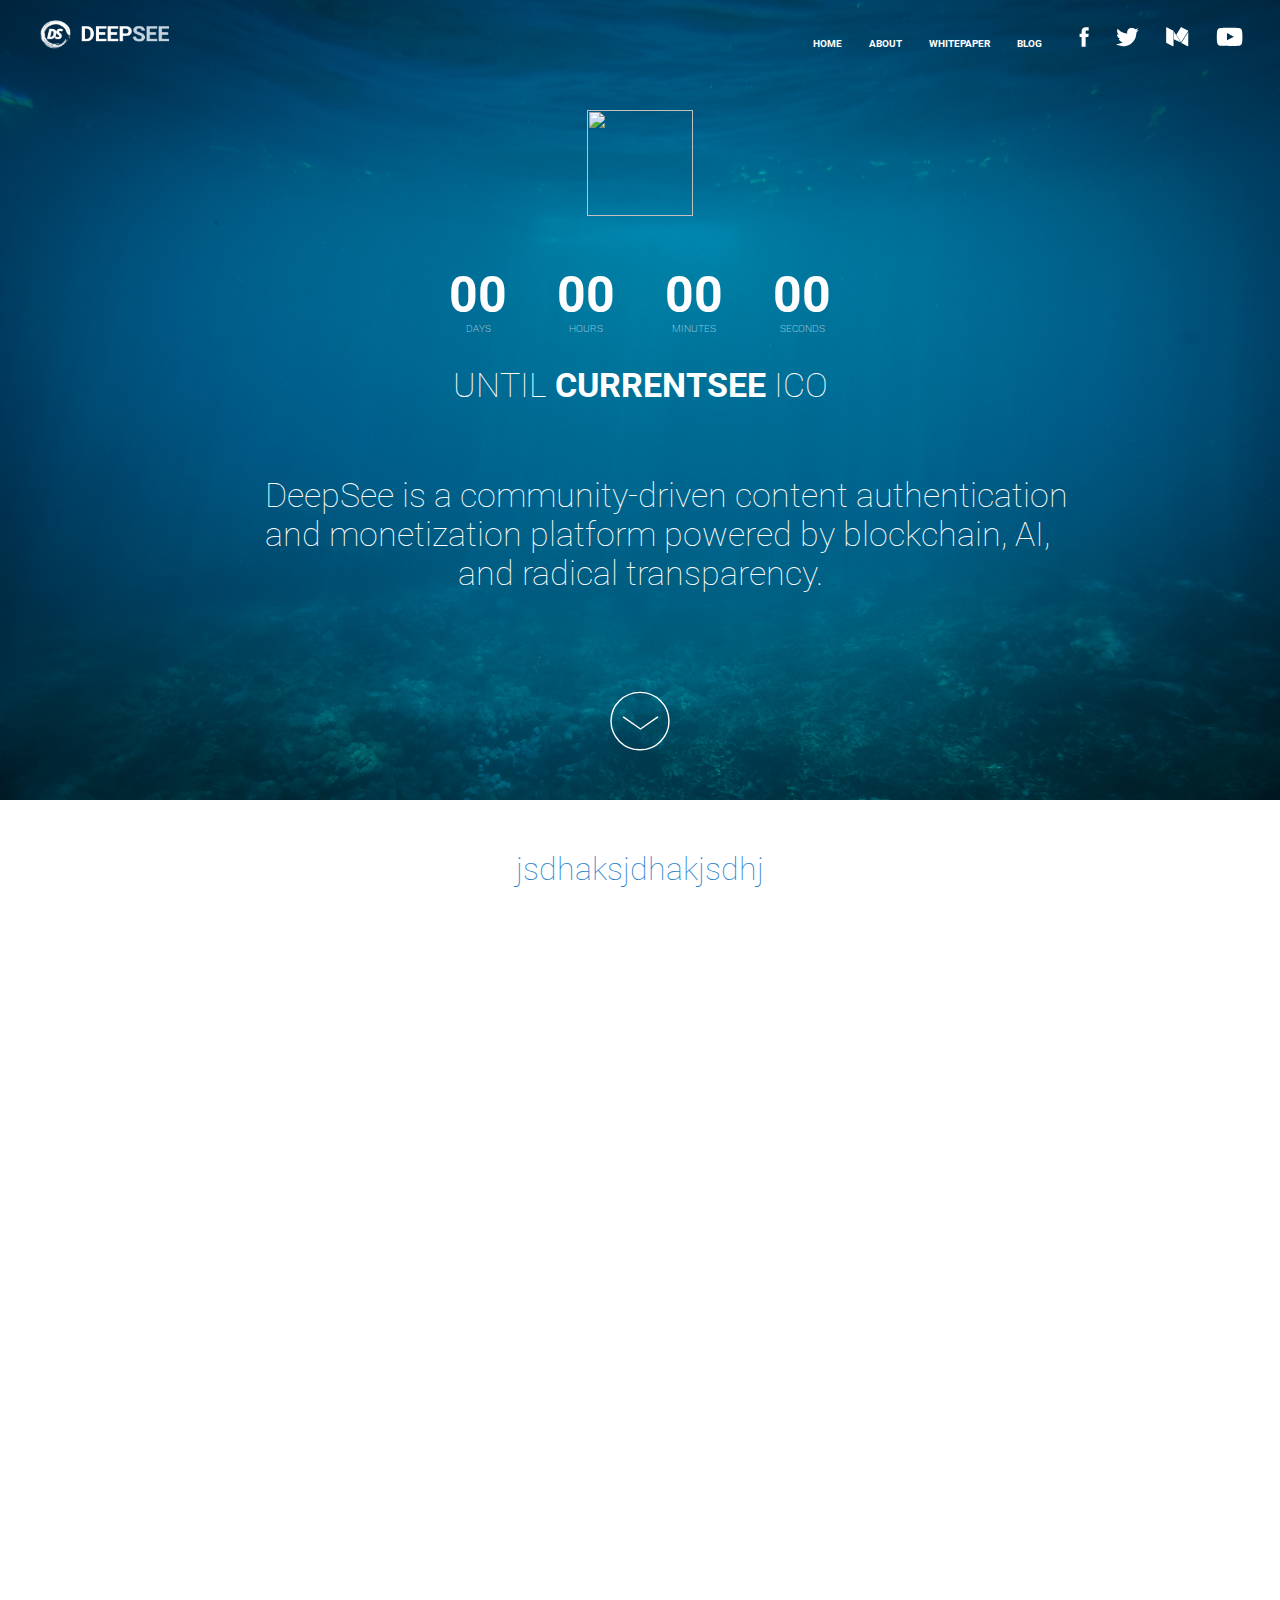
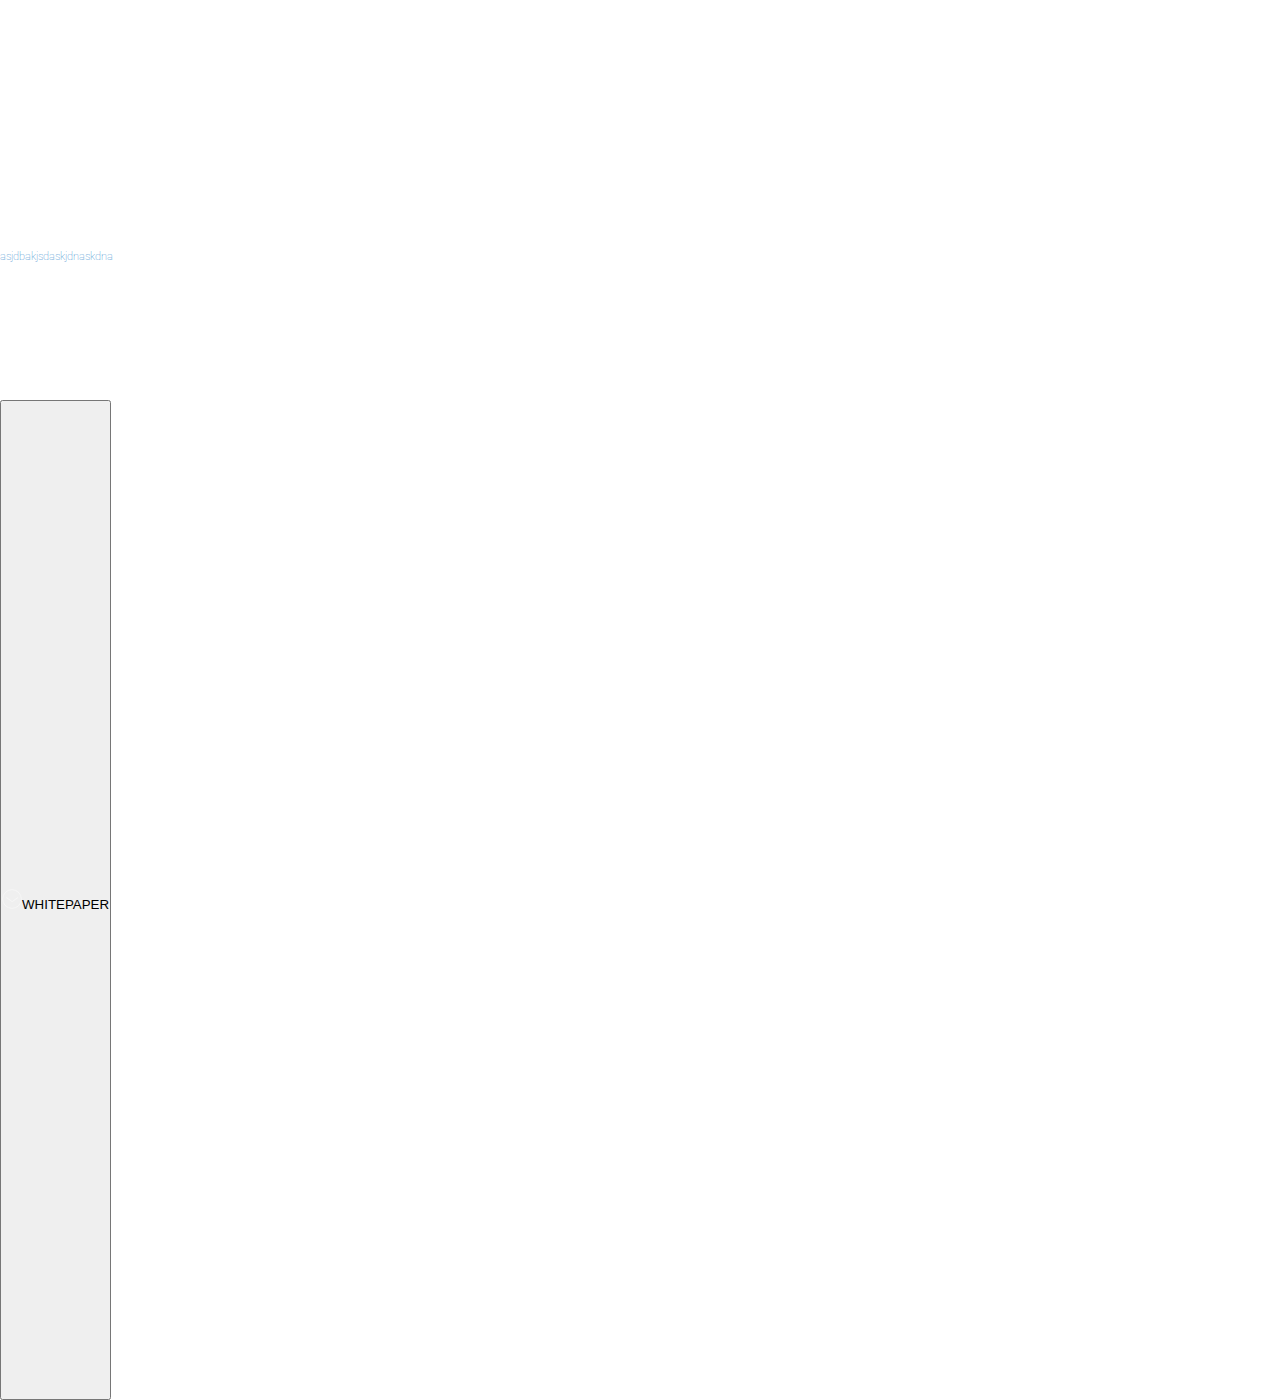
==== index.html @ 6ade82c7 "viewport meta tag" ====
<!DOCTYPE html>
<html>
<head>
  <!-- detect viewport  -->
  <meta name="viewport" content="width=device-width, initial-scale=1">

  <title>DeepSee.io</title>
  <!-- styles/ -->
  <link rel="stylesheet" type="text/css" href="css/styles.css">
  <!-- google fonts -->
  <link href="https://fonts.googleapis.com/css?family=Roboto:100,400" rel="stylesheet">
  <!-- js -->
  <script type="text/javascript" src="app/app.js"></script>
  <!-- moment -->
  <script type="text/javascript" src="https://cdnjs.cloudflare.com/ajax/libs/moment.js/2.18.1/moment.min.js"></script>
</head>
<body>

  <!-- hero image header -->
  
  <div id="hero-image-header">

    <div id="hero-content">

      <div id="hero-nav-bar">

        <img id="top-left-logo" src="assets/img/deepsee-logo.png"/>

        <ul id="social-media-nav-list">
          <li><a href="https://www.facebook.com/Deepseeio/"><img class="nav-icon-height" src="assets/img/facebook.svg"/></a></li>
          <li><a href="https://twitter.com/deepseeio?lang=en"><img class="nav-icon-height" src="assets/img/twitter.svg"/></a></li>
          <li><a href="https://medium.com/@deepseeio"><img class="nav-icon-height" src="assets/img/medium.svg"/></a></li>
          <li><a href="https://www.youtube.com/channel/UCfEP4kVI-ezfwDInPHk70vg"><img class="nav-icon-height" src="assets/img/youtube.svg"/></a></li>
        </ul>

        <ul id="link-nav-list">
          <li><a id="home-link" class="nav-a" href="#">HOME</a></li>
          <li><a id="about-link" class="nav-a" href="#">ABOUT</a></li>
          <li><a class="nav-a" href="assets/pdf/whitepaper.pdf" download>WHITEPAPER</a></li>
          <li><a class="nav-a" href="https://medium.com/@deepseeio">BLOG</a></li>
        </ul>

      </div>

      <img id="hero-logo-image" src="assets/img/deepsee-logo-white.png"/>

      <div id="countdown">  
        <div class="timer">
          <div id="dayElement" class="timer-time">
            00
          </div>
          <span class="timer-title">
            DAYS
          </span>
        </div>    
        
        <div class="timer">
          <div id="hourElement" class="timer-time">
            00
          </div>
          <span class="timer-title">
            HOURS
          </span>
        </div>    

        <div class="timer">
          <div id="minuteElement" class="timer-time">
            00
          </div>
          <span class="timer-title">
            MINUTES
          </span>
        </div>    

        <div class="timer">
          <div id="secondElement" class="timer-time">
            00
          </div>
          <span class="timer-title">
            SECONDS
          </span>
        </div>    
      </div>

      <div id="countdown-announcement">
        UNTIL <span class="bold">CURRENTSEE</span> ICO
      </div>

      <div id="hero-text-wide">

        <span class="no-wrap">DeepSee is a community-driven content authentication</span>
        <span class="no-wrap">and monetization platform powered by blockchain, AI,</span>
        <span class="no-wrap">and radical transparency.</span>

      </div>

      <div id="hero-text-thin">

        <span class="no-wrap">DeepSee is a community-</span>
        <span class="no-wrap">driven content authentication</span>
        <span class="no-wrap">and monetization platform</span>
        <span class="no-wrap">powered by blockchain, AI,</span>
        <span class="no-wrap">and radical transparency.</span>

      </div>

      <a id="scroller-link" href="#"><img id="scroller-image" src="assets/img/scroll-arrow.svg"/></a>
    
    </div>

  </div>

  <!-- explore deepsee -->

  <div id="explore-deepsee">

    <div id="explore-deepsee-title">
    jsdhaksjdhakjsdhj
    </div>

    <div id="explore-deepsee-blurb">
    asjdbakjsdaskjdnaskdna
    </div>

    <button id="whitepaper-button"><img id="whitepaper-button-icon" src="assets/img/scroll-arrow.svg"/>WHITEPAPER
    </button>
  </div>

</body>
</html>
---- css/styles.css ----
* {
  margin: 0;
  padding: 0;
  height: 100%;
}

body {
  font-family: 'Roboto', sans-serif;
}

li {
  padding-right: 15px;
  display: inline;
}

/*general styles*/

.bold {
  font-weight: bold;
}

.no-wrap {
  white-space: nowrap;
}

/*header and nav bar*/

/*top-most nav bar*/

.nav-a {
  text-decoration: none;
  color: white;
  font-size: 10px;
  font-weight: bold;
}

.nav-icon-height {
  height: 20px;
}

#hero-nav-bar {
  height: 40px;
  margin-bottom: 50px;
}

#link-nav-list, #social-media-nav-list {
  display: inline-block;
  list-style-type: none;
  font-size: 1.5em;
  float: right;
  padding-right: 22px;
}

#top-left-logo {
  padding-top: 20px;
  padding-left: 40px;
  width: 129px;
  height: 29px;
  float: left;
}

#hero-image-header {
  background: url('../assets/img/hero-image-sea.jpg');
  background-size: cover;
  background-position: center;
  height: 800px;
  z-index: 0;
}

#hero-content {
  color: white;
  font-size: 2.1em;
  text-align: center;
  z-index: 1;
}

#hero-text-wide {
  font-weight: 100;
  width: 75%;
  max-width: 750px;
  margin: 0 auto;
  height: 126px;
}

#hero-text-thin {
  font-weight: 100;
  display: none;
  width: 309.9px;
  margin: 0 auto;
  height: 140px;
}

#hero-logo-image {
  width: 106px;
  height: 106px;
  margin-top: 20px;
  margin-bottom: 50px;
}

#countdown {
  height: 100px;
  min-width: 800px
}

#countdown-announcement {
  font-weight: 100;
  height: 40px;
  margin-bottom: 70px;
}

.timer {
  width: 100px;
  height: 20px;
  display: inline-block;
  font-size: 50px;
  font-weight: bold;
}

.timer-title {
  font-size: 10px;
  font-weight: 100;
  clear: both;
}

#scroller-image {
  padding-top: 89px;
  height: 60px;
}

@media (max-width: 900px) {

  .timer {
    width: 70px;
  }

  #countdown {
    min-width: 700px;
  }

  #hero-logo-image {
    margin-left: 0px;
  }

  #hero-content {
    font-size: 1.5em;
  }

}

@media (max-width: 700px) {

  #countdown-announcement, #social-media-nav-list, #link-nav-list {
    display: none;
  }

  #countdown {
    min-width: 300px;
  }

  #hero-content {
    font-size: 1.2em;
  }

  #hero-image-header {
    height: 667px;
  }

  #top-left-logo {
    width: 129px;
    height: 29px;
    margin-left: -10px;
    float: inherit;
    padding-left: 0px;
  }

  #hero-text-wide {
    display: none;
  }

  #hero-text-thin {
    display: inherit;
  }

  #scroller {
    padding-top: 73px;
  }

}

/*explore deepsee section*/

#explore-deepsee {
  height: 1000px;
  width: 100%;
  color: #297FCA;
  font-weight: 100;
}

#explore-deepsee-title {
  font-size: 2em;
  width: 50%;
  text-align: center;
  padding-top: 50px;
  margin: 0 auto;

}

#explore-deepsee-blurb {
  font-size: .7em;
  height: 150px;
}

#whitepaper-button-icon {
  height: 20px;
  width: 20px;
}

@media (max-width: 900px) {
}

@media (max-width: 700px) {
}
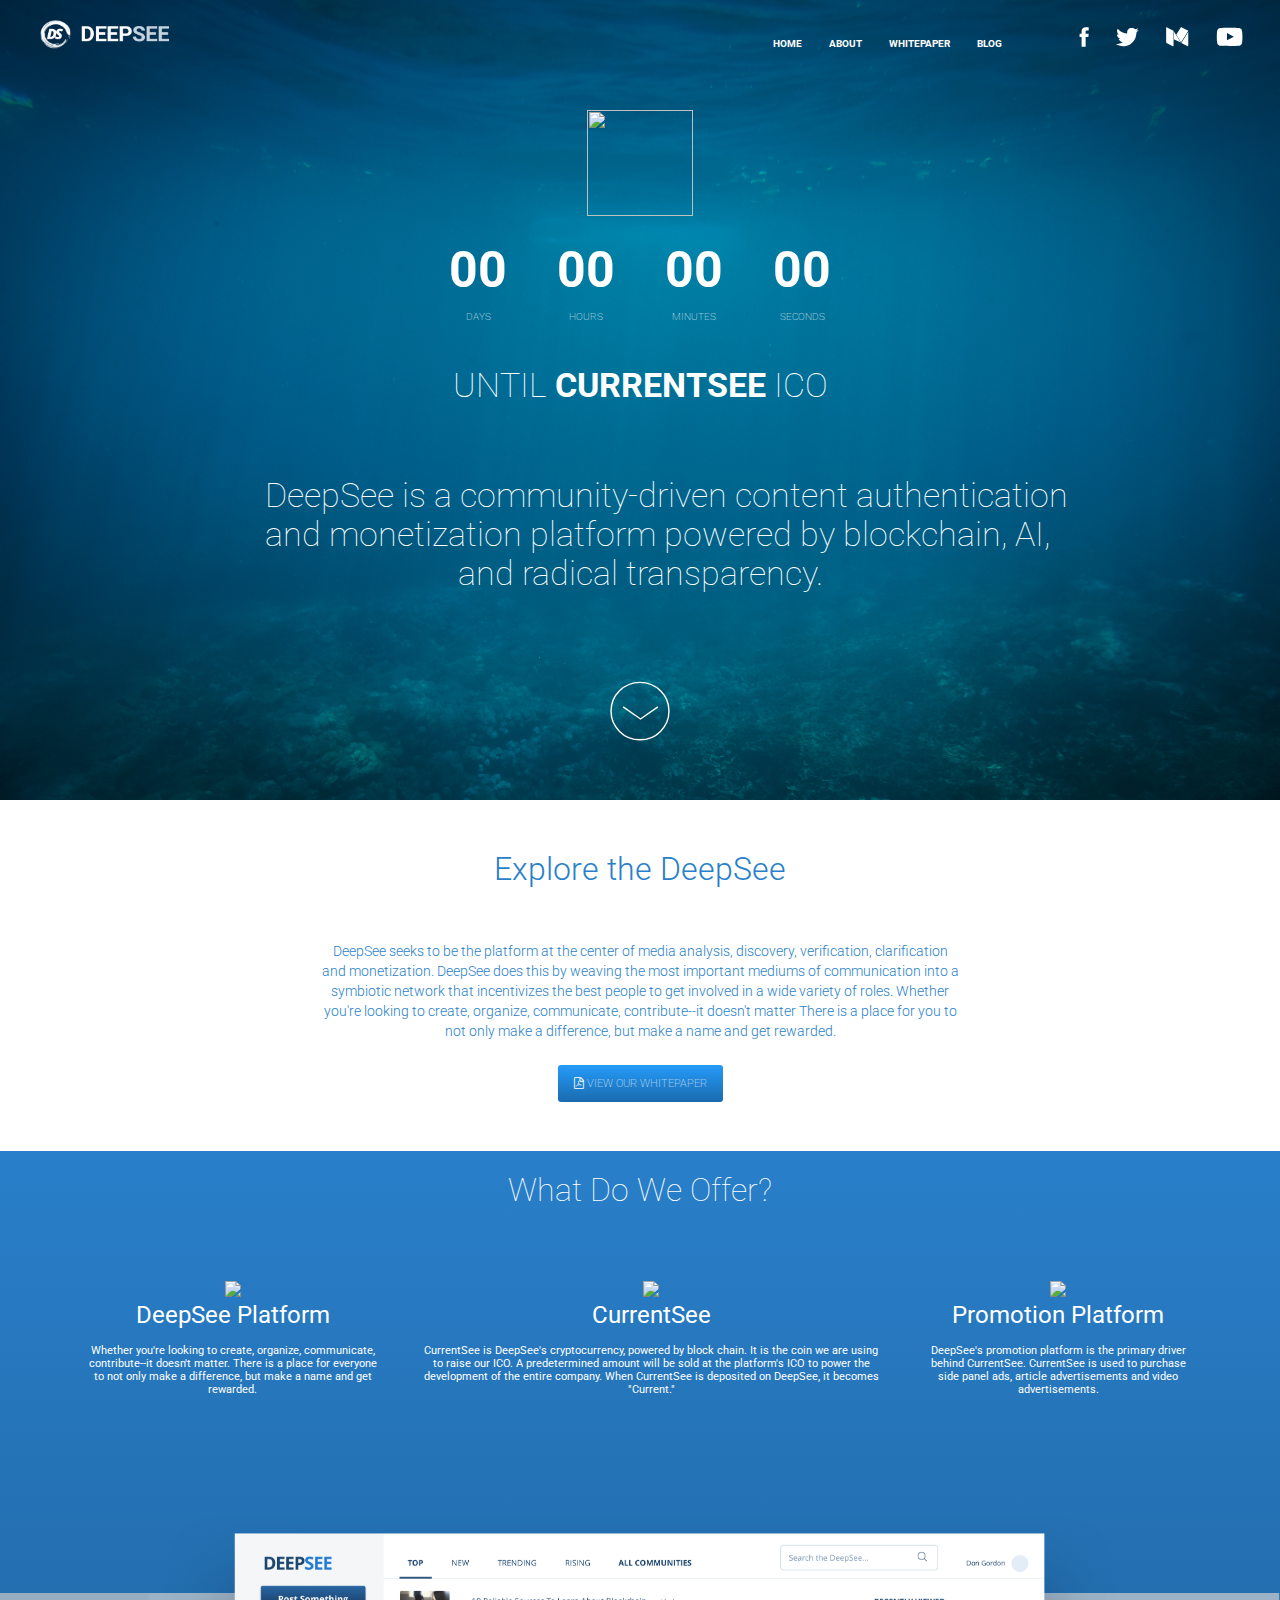
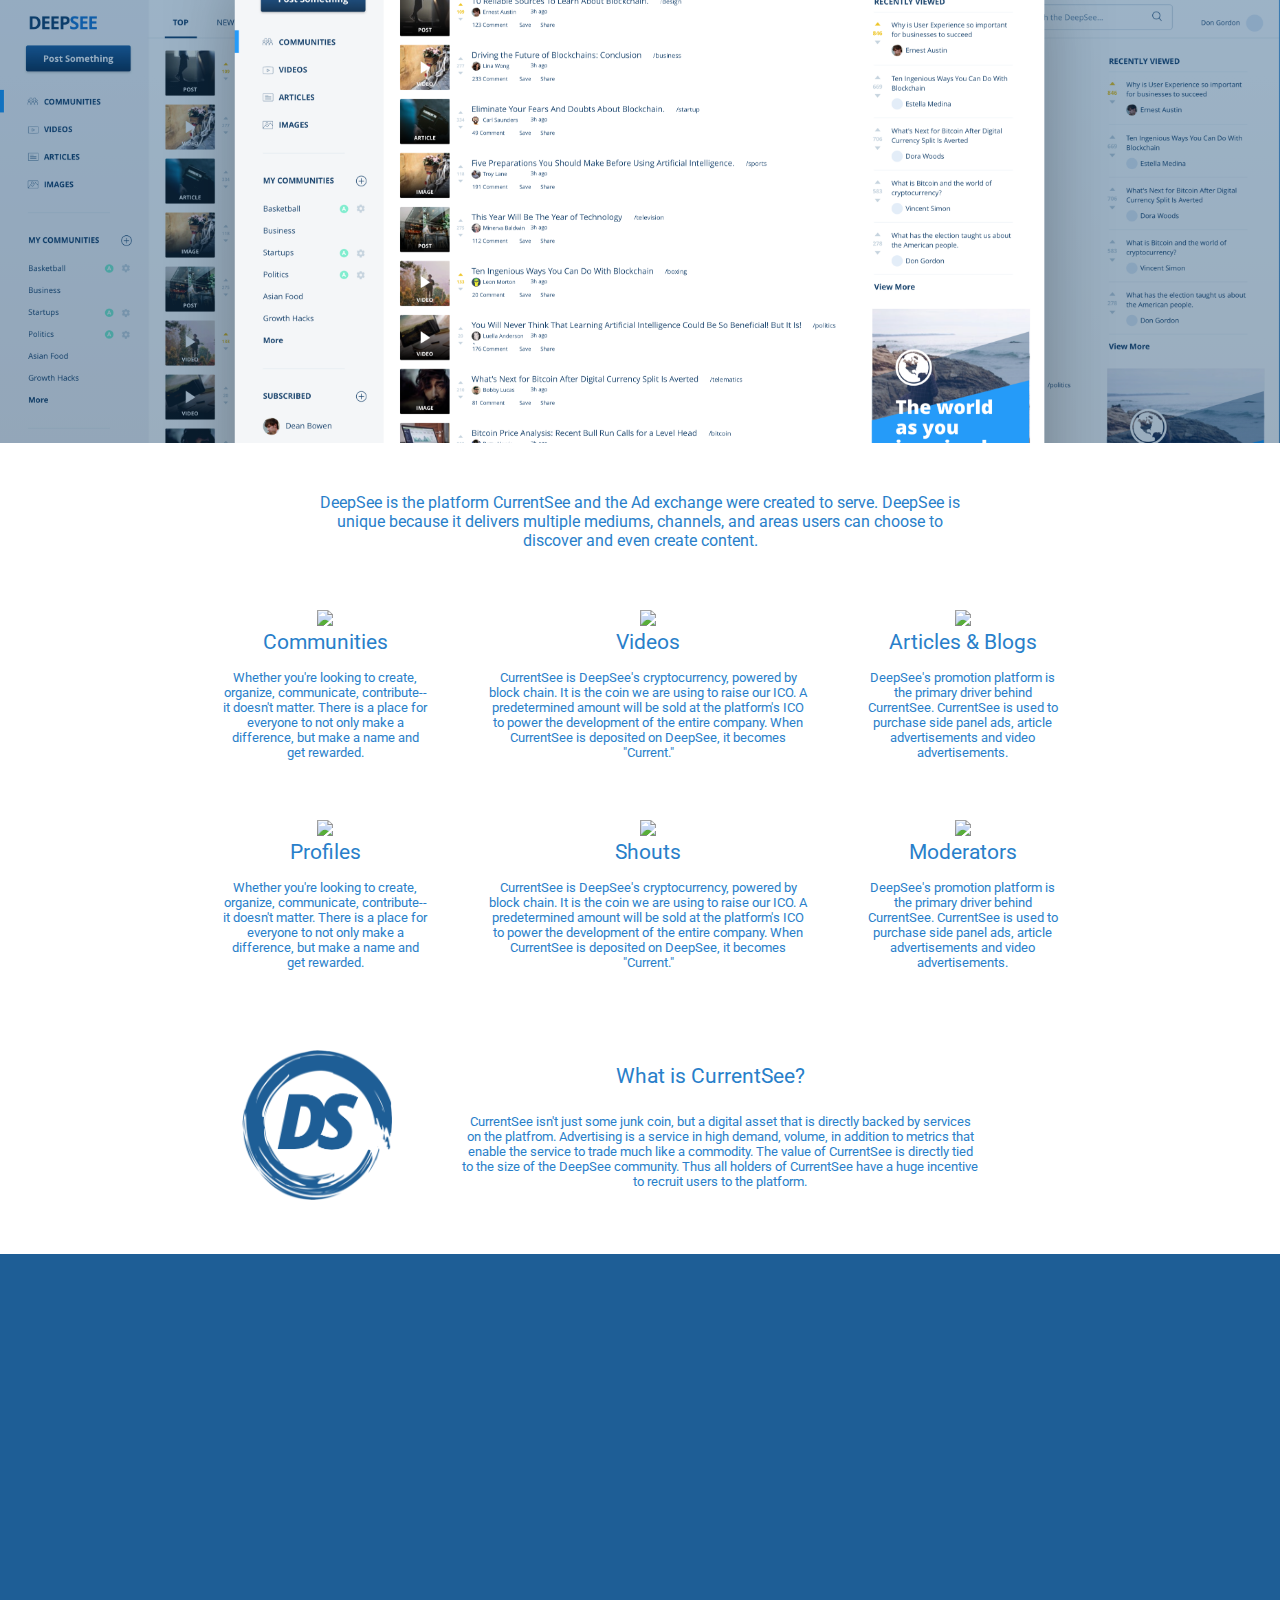
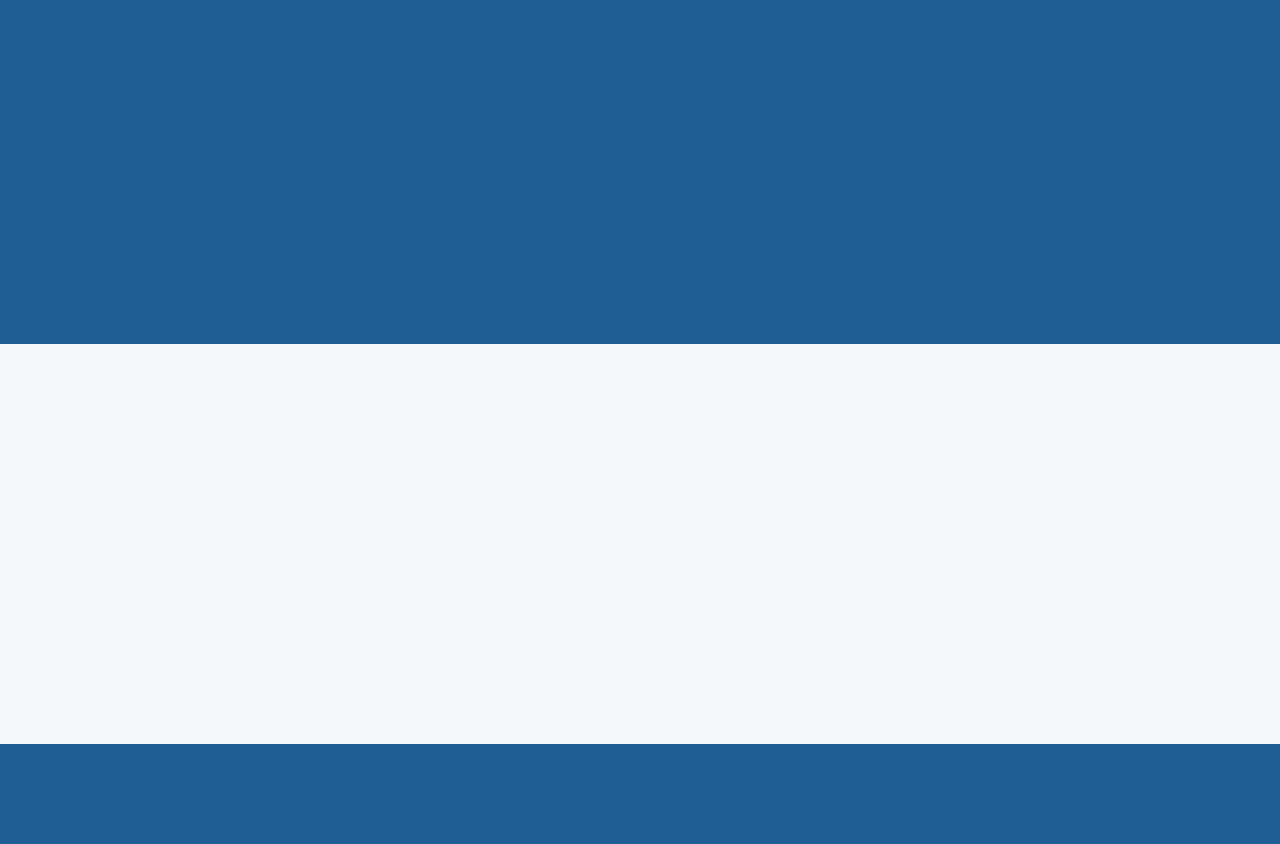
==== commit d7a0f04d: "styles.css: 	- Got rid of global styling (bad for performance and is confusing) 	- Added body font-s" ====
--- a/index.html
+++ b/index.html
@@ -1,130 +1,178 @@
 <!DOCTYPE html>
 <html>
+
 <head>
-  <!-- detect viewport  -->
-  <meta name="viewport" content="width=device-width, initial-scale=1">
+    <!-- favicon -->
+    <link rel="apple-touch-icon" sizes="57x57" href="/apple-icon-57x57.png">
+    <link rel="apple-touch-icon" sizes="60x60" href="/apple-icon-60x60.png">
+    <link rel="apple-touch-icon" sizes="72x72" href="/apple-icon-72x72.png">
+    <link rel="apple-touch-icon" sizes="76x76" href="/apple-icon-76x76.png">
+    <link rel="apple-touch-icon" sizes="114x114" href="/apple-icon-114x114.png">
+    <link rel="apple-touch-icon" sizes="120x120" href="/apple-icon-120x120.png">
+    <link rel="apple-touch-icon" sizes="144x144" href="/apple-icon-144x144.png">
+    <link rel="apple-touch-icon" sizes="152x152" href="/apple-icon-152x152.png">
+    <link rel="apple-touch-icon" sizes="180x180" href="/apple-icon-180x180.png">
+    <link rel="icon" type="image/png" sizes="192x192" href="/android-icon-192x192.png">
+    <link rel="icon" type="image/png" sizes="32x32" href="/favicon-32x32.png">
+    <link rel="icon" type="image/png" sizes="96x96" href="/favicon-96x96.png">
+    <link rel="icon" type="image/png" sizes="16x16" href="/favicon-16x16.png">
+    <link rel="manifest" href="/manifest.json">
+    <meta name="msapplication-TileColor" content="#ffffff">
+    <meta name="msapplication-TileImage" content="/ms-icon-144x144.png">
+    <meta name="theme-color" content="#ffffff">
+    <title>DeepSee.io</title>
+    <!-- detect viewport  -->
+    <meta name="viewport" content="width=device-width, initial-scale=1">
+    <!-- styles -->
+    <link rel="stylesheet" type="text/css" href="css/styles.css">
+    <!-- font awesome -->
+    <link href="https://maxcdn.bootstrapcdn.com/font-awesome/4.7.0/css/font-awesome.min.css" rel="stylesheet" integrity="sha384-wvfXpqpZZVQGK6TAh5PVlGOfQNHSoD2xbE+QkPxCAFlNEevoEH3Sl0sibVcOQVnN" crossorigin="anonymous">
+    <!-- google fonts -->
+    <link href="https://fonts.googleapis.com/css?family=Roboto:100,400" rel="stylesheet">
+    <!-- js -->
+    <script type="text/javascript" src="app/smooth-scroll.js"></script>
+    <script type="text/javascript" src="app/app.js"></script>
+    <!-- moment -->
+    <script type="text/javascript" src="https://cdnjs.cloudflare.com/ajax/libs/moment.js/2.18.1/moment.min.js"></script>
+</head>
 
-  <title>DeepSee.io</title>
-  <!-- styles/ -->
-  <link rel="stylesheet" type="text/css" href="css/styles.css">
-  <!-- google fonts -->
-  <link href="https://fonts.googleapis.com/css?family=Roboto:100,400" rel="stylesheet">
-  <!-- js -->
-  <script type="text/javascript" src="app/app.js"></script>
-  <!-- moment -->
-  <script type="text/javascript" src="https://cdnjs.cloudflare.com/ajax/libs/moment.js/2.18.1/moment.min.js"></script>
-</head>
 <body>
+    <!-- hero image header -->
+    <div name="hero-image-header" id="hero-image-header">
+        <div id="hero-content">
+            <div id="hero-nav-bar"> 
+                <img id="top-left-logo" src="assets/img/deepsee-logo.png" />
+                <ul id="social-media-nav-list">
+                    <li>
+                        <a href="https://www.facebook.com/Deepseeio/"><img class="nav-icon-height" src="assets/img/facebook.svg" /></a>
+                    </li>
+                    <li>
+                        <a href="https://twitter.com/deepseeio?lang=en"><img class="nav-icon-height" src="assets/img/twitter.svg" /></a>
+                    </li>
+                    <li>
+                        <a href="https://medium.com/@deepseeio"><img class="nav-icon-height" src="assets/img/medium.svg" /></a>
+                    </li>
+                    <li>
+                        <a href="https://www.youtube.com/channel/UCfEP4kVI-ezfwDInPHk70vg"><img class="nav-icon-height" src="assets/img/youtube.svg" /></a>
+                    </li>
+                </ul>
+                <ul id="link-nav-list">
+                    <li><a id="home-link" class="nav-a" href="#hero-image-header">HOME</a></li>
+                    <li><a id="about-link" class="nav-a" href="#explore-deepsee">ABOUT</a></li>
+                    <li><a class="nav-a" href="assets/pdf/whitepaper.pdf" download>WHITEPAPER</a></li>
+                    <li><a class="nav-a" href="https://medium.com/@deepseeio">BLOG</a></li>
+                </ul>
+            </div> 
+            <img id="hero-logo-image" src="assets/img/deepsee-logo-white.png" />
+            <div id="countdown">
+                <div class="timer">
+                    <div id="dayElement" class="timer-time"> 00 </div> <span class="timer-title">
+                    DAYS
+                    </span> 
+                </div>
+                <div class="timer">
+                    <div id="hourElement" class="timer-time"> 00 </div> <span class="timer-title">
+                    HOURS
+                    </span> 
+                </div>
+                <div class="timer">
+                    <div id="minuteElement" class="timer-time"> 00 </div> <span class="timer-title">
+                    MINUTES
+                    </span> 
+                </div>
+                <div class="timer">
+                    <div id="secondElement" class="timer-time"> 00 </div> <span class="timer-title">
+                    SECONDS
+                    </span> </div>
+            </div>
+            <div id="countdown-announcement"> UNTIL <span class="bold">CURRENTSEE</span> ICO </div>
+            <div id="hero-text-wide"> 
+                <span class="no-wrap">DeepSee is a community-driven content authentication</span> <span class="no-wrap">and monetization platform powered by blockchain, AI,</span> <span class="no-wrap">and radical transparency.</span> 
+            </div>
+            <div id="hero-text-thin"> 
+                <span class="no-wrap">DeepSee is a community-</span> <span class="no-wrap">driven content authentication</span> <span class="no-wrap">and monetization platform</span> <span class="no-wrap">powered by blockchain, AI,</span> <span class="no-wrap">and radical transparency.</span> 
+            </div>
+            <a id="scroller-link" href="#explore-deepsee">
+                <img id="scroller-image" src="assets/img/scroll-arrow.svg" />
+            </a>
+        </div>
+    </div>
+    <!-- explore deepsee -->
+    <div name="explore-deepsee" id="explore-deepsee">
+        <div id="explore-deepsee-title"> <span class="no-wrap">Explore the DeepSee</span> </div> 
+        <img id="small-bar" src="assets/img/small-bar.png" />
+        <div id="explore-deepsee-blurb"> 
+            DeepSee seeks to be the platform at the center of media analysis, discovery, verification, clarification and monetization. DeepSee does this by weaving the most important mediums of communication into a symbiotic network that incentivizes the best people to get involved in a wide variety of roles. Whether you're looking to create, organize, communicate, contribute--it doesn't matter There is a place for you to not only make a difference, but make a name and get rewarded. 
+        </div>
+        <a href="assets/pdf/whitepaper.pdf" id="whitepaper-button">
+            <i class="fa fa-file-pdf-o" aria-hidden="true"></i>  
+            VIEW OUR WHITEPAPER
+        </a> 
+    </div>
+    <!-- what we offer -->
+    <div id="what-we-offer">
+        <div id="what-we-offer-title">What Do We Offer?</div>
+        <div id="info-box-container">
+            <div id="item1"> <img class="check-mark" src="assets/img/check.svg" />
+                <div class="offer-titles"> DeepSee Platform </div>
+                <div class="offer-infos"> Whether you're looking to create, organize, communicate, contribute--it doesn't matter. There is a place for everyone to not only make a difference, but make a name and get rewarded. </div>
+            </div>
+            <div id="item2"> <img class="check-mark" src="assets/img/check.svg" />
+                <div class="offer-titles"> CurrentSee </div>
+                <div class="offer-infos"> CurrentSee is DeepSee's cryptocurrency, powered by block chain. It is the coin we are using to raise our ICO. A predetermined amount will be sold at the platform's ICO to power the development of the entire company. When CurrentSee is deposited on DeepSee, it becomes "Current." </div>
+            </div>
+            <div id="item3"> <img class="check-mark" src="assets/img/check.svg" />
+                <div class="offer-titles"> Promotion Platform </div>
+                <div class="offer-infos"> DeepSee's promotion platform is the primary driver behind CurrentSee. CurrentSee is used to purchase side panel ads, article advertisements and video advertisements. </div>
+            </div>
+        </div>
+        <div id="offer-screenshot-container"> <img id="offer-screenshot" src="/assets/img/deepsee-screenshots.png" /> </div>
+    </div>
+    <!-- features -->
+    <div id="features">
+        <div id="features-blurb"> DeepSee is the platform CurrentSee and the Ad exchange were created to serve. DeepSee is unique because it delivers multiple mediums, channels, and areas users can choose to discover and even create content. </div>
+        <div id="features-container-row1">
+            <div id="feature1"> <img class="icon-height" src="assets/img/feature1.svg" />
+                <div class="feature-titles"> Communities </div>
+                <div class="feature-info"> Whether you're looking to create, organize, communicate, contribute--it doesn't matter. There is a place for everyone to not only make a difference, but make a name and get rewarded. </div>
+            </div>
+            <div id="feature2"> <img class="icon-height" src="assets/img/feature2.svg" />
+                <div class="feature-titles"> Videos </div>
+                <div class="feature-info"> CurrentSee is DeepSee's cryptocurrency, powered by block chain. It is the coin we are using to raise our ICO. A predetermined amount will be sold at the platform's ICO to power the development of the entire company. When CurrentSee is deposited on DeepSee, it becomes "Current." </div>
+            </div>
+            <div id="feature3"> <img class="icon-height" src="assets/img/feature3.svg" />
+                <div class="feature-titles"> Articles & Blogs </div>
+                <div class="feature-info"> DeepSee's promotion platform is the primary driver behind CurrentSee. CurrentSee is used to purchase side panel ads, article advertisements and video advertisements. </div>
+            </div>
+        </div>
+        <div id="features-container-row2">
+            <div id="feature4"> <img class="icon-height" src="assets/img/feature4.svg" />
+                <div class="feature-titles"> Profiles </div>
+                <div class="feature-info"> Whether you're looking to create, organize, communicate, contribute--it doesn't matter. There is a place for everyone to not only make a difference, but make a name and get rewarded. </div>
+            </div>
+            <div id="feature5"> <img class="icon-height" src="assets/img/feature5.svg" />
+                <div class="feature-titles"> Shouts </div>
+                <div class="feature-info"> CurrentSee is DeepSee's cryptocurrency, powered by block chain. It is the coin we are using to raise our ICO. A predetermined amount will be sold at the platform's ICO to power the development of the entire company. When CurrentSee is deposited on DeepSee, it becomes "Current." </div>
+            </div>
+            <div id="feature6"> <img class="icon-height" src="assets/img/feature6.svg" />
+                <div class="feature-titles"> Moderators </div>
+                <div class="feature-info"> DeepSee's promotion platform is the primary driver behind CurrentSee. CurrentSee is used to purchase side panel ads, article advertisements and video advertisements. </div>
+            </div>
+        </div>
+        <div id="features-container-row3">
+            <div id="feature7"> <img id="blue-logo-height" src="assets/img/deepsee-logo-blue.png" /> </div>
+            <div id="feature8">
+                <div class="feature-big-title"> What is CurrentSee? </div>
+                <div id="bottom-feature" class="feature-info"> CurrentSee isn't just some junk coin, but a digital asset that is directly backed by services on the platfrom. Advertising is a service in high demand, volume, in addition to metrics that enable the service to trade much like a commodity. The value of CurrentSee is directly tied to the size of the DeepSee community. Thus all holders of CurrentSee have a huge incentive to recruit users to the platform. </div>
+            </div>
+        </div>
+    </div>
+    <!-- workflow -->
+    <div id="workflow"> </div>
+    <!-- contact -->
+    <div id="contact"> </div>
+    <!-- footer  -->
+    <div id="footer"> </div>
+</body>
 
-  <!-- hero image header -->
-  
-  <div id="hero-image-header">
-
-    <div id="hero-content">
-
-      <div id="hero-nav-bar">
-
-        <img id="top-left-logo" src="assets/img/deepsee-logo.png"/>
-
-        <ul id="social-media-nav-list">
-          <li><a href="https://www.facebook.com/Deepseeio/"><img class="nav-icon-height" src="assets/img/facebook.svg"/></a></li>
-          <li><a href="https://twitter.com/deepseeio?lang=en"><img class="nav-icon-height" src="assets/img/twitter.svg"/></a></li>
-          <li><a href="https://medium.com/@deepseeio"><img class="nav-icon-height" src="assets/img/medium.svg"/></a></li>
-          <li><a href="https://www.youtube.com/channel/UCfEP4kVI-ezfwDInPHk70vg"><img class="nav-icon-height" src="assets/img/youtube.svg"/></a></li>
-        </ul>
-
-        <ul id="link-nav-list">
-          <li><a id="home-link" class="nav-a" href="#">HOME</a></li>
-          <li><a id="about-link" class="nav-a" href="#">ABOUT</a></li>
-          <li><a class="nav-a" href="assets/pdf/whitepaper.pdf" download>WHITEPAPER</a></li>
-          <li><a class="nav-a" href="https://medium.com/@deepseeio">BLOG</a></li>
-        </ul>
-
-      </div>
-
-      <img id="hero-logo-image" src="assets/img/deepsee-logo-white.png"/>
-
-      <div id="countdown">  
-        <div class="timer">
-          <div id="dayElement" class="timer-time">
-            00
-          </div>
-          <span class="timer-title">
-            DAYS
-          </span>
-        </div>    
-        
-        <div class="timer">
-          <div id="hourElement" class="timer-time">
-            00
-          </div>
-          <span class="timer-title">
-            HOURS
-          </span>
-        </div>    
-
-        <div class="timer">
-          <div id="minuteElement" class="timer-time">
-            00
-          </div>
-          <span class="timer-title">
-            MINUTES
-          </span>
-        </div>    
-
-        <div class="timer">
-          <div id="secondElement" class="timer-time">
-            00
-          </div>
-          <span class="timer-title">
-            SECONDS
-          </span>
-        </div>    
-      </div>
-
-      <div id="countdown-announcement">
-        UNTIL <span class="bold">CURRENTSEE</span> ICO
-      </div>
-
-      <div id="hero-text-wide">
-
-        <span class="no-wrap">DeepSee is a community-driven content authentication</span>
-        <span class="no-wrap">and monetization platform powered by blockchain, AI,</span>
-        <span class="no-wrap">and radical transparency.</span>
-
-      </div>
-
-      <div id="hero-text-thin">
-
-        <span class="no-wrap">DeepSee is a community-</span>
-        <span class="no-wrap">driven content authentication</span>
-        <span class="no-wrap">and monetization platform</span>
-        <span class="no-wrap">powered by blockchain, AI,</span>
-        <span class="no-wrap">and radical transparency.</span>
-
-      </div>
-
-      <a id="scroller-link" href="#"><img id="scroller-image" src="assets/img/scroll-arrow.svg"/></a>
-    
-    </div>
-
-  </div>
-
-  <!-- explore deepsee -->
-
-  <div id="explore-deepsee">
-
-    <div id="explore-deepsee-title">
-    jsdhaksjdhakjsdhj
-    </div>
-
-    <div id="explore-deepsee-blurb">
-    asjdbakjsdaskjdnaskdna
-    </div>
-
-    <button id="whitepaper-button"><img id="whitepaper-button-icon" src="assets/img/scroll-arrow.svg"/>WHITEPAPER
-    </button>
-  </div>
-
-</body>
 </html>--- a/css/styles.css
+++ b/css/styles.css
@@ -1,224 +1,515 @@
-* {
-  margin: 0;
-  padding: 0;
-  height: 100%;
-}
-
 body {
-  font-family: 'Roboto', sans-serif;
+    font-family: 'Roboto', sans-serif;
+    font-size: 16px;
+    margin: 0;
+}
+
+@media(max-width: 700px){
+    body {
+        font-size: calc(12px + 1vmin);
+    }
 }
 
 li {
-  padding-right: 15px;
-  display: inline;
-}
+    padding-right: 15px;
+    display: inline;
+}
+
 
 /*general styles*/
 
+.spacer {
+    padding-top: 100px;
+}
+
 .bold {
-  font-weight: bold;
+    font-weight: bold;
 }
 
 .no-wrap {
-  white-space: nowrap;
-}
+    white-space: nowrap;
+}
+
 
 /*header and nav bar*/
 
-/*top-most nav bar*/
-
 .nav-a {
-  text-decoration: none;
-  color: white;
-  font-size: 10px;
-  font-weight: bold;
+    text-decoration: none;
+    color: white;
+    font-size: 10px;
+    font-weight: bold;
 }
 
 .nav-icon-height {
-  height: 20px;
+    height: 20px;
 }
 
 #hero-nav-bar {
-  height: 40px;
-  margin-bottom: 50px;
-}
-
-#link-nav-list, #social-media-nav-list {
-  display: inline-block;
-  list-style-type: none;
-  font-size: 1.5em;
-  float: right;
-  padding-right: 22px;
+    height: 40px;
+    margin-bottom: 50px;
+}
+
+#link-nav-list,
+#social-media-nav-list {
+    display: inline-block;
+    list-style-type: none;
+    font-size: 1.5em;
+    float: right;
+    padding-right: 22px;
+    margin: 0;
 }
 
 #top-left-logo {
-  padding-top: 20px;
-  padding-left: 40px;
-  width: 129px;
-  height: 29px;
-  float: left;
-}
-
-#hero-image-header {
-  background: url('../assets/img/hero-image-sea.jpg');
-  background-size: cover;
-  background-position: center;
-  height: 800px;
-  z-index: 0;
-}
-
-#hero-content {
-  color: white;
-  font-size: 2.1em;
-  text-align: center;
-  z-index: 1;
-}
-
-#hero-text-wide {
-  font-weight: 100;
-  width: 75%;
-  max-width: 750px;
-  margin: 0 auto;
-  height: 126px;
-}
-
-#hero-text-thin {
-  font-weight: 100;
-  display: none;
-  width: 309.9px;
-  margin: 0 auto;
-  height: 140px;
-}
-
-#hero-logo-image {
-  width: 106px;
-  height: 106px;
-  margin-top: 20px;
-  margin-bottom: 50px;
-}
-
-#countdown {
-  height: 100px;
-  min-width: 800px
-}
-
-#countdown-announcement {
-  font-weight: 100;
-  height: 40px;
-  margin-bottom: 70px;
-}
-
-.timer {
-  width: 100px;
-  height: 20px;
-  display: inline-block;
-  font-size: 50px;
-  font-weight: bold;
-}
-
-.timer-title {
-  font-size: 10px;
-  font-weight: 100;
-  clear: both;
-}
-
-#scroller-image {
-  padding-top: 89px;
-  height: 60px;
-}
-
-@media (max-width: 900px) {
-
-  .timer {
-    width: 70px;
-  }
-
-  #countdown {
-    min-width: 700px;
-  }
-
-  #hero-logo-image {
-    margin-left: 0px;
-  }
-
-  #hero-content {
-    font-size: 1.5em;
-  }
-
-}
-
-@media (max-width: 700px) {
-
-  #countdown-announcement, #social-media-nav-list, #link-nav-list {
-    display: none;
-  }
-
-  #countdown {
-    min-width: 300px;
-  }
-
-  #hero-content {
-    font-size: 1.2em;
-  }
-
-  #hero-image-header {
-    height: 667px;
-  }
-
-  #top-left-logo {
+    padding-top: 20px;
+    padding-left: 40px;
     width: 129px;
     height: 29px;
-    margin-left: -10px;
-    float: inherit;
-    padding-left: 0px;
-  }
-
-  #hero-text-wide {
+    float: left;
+}
+
+#hero-image-header {
+    background: url('../assets/img/hero-image-sea.jpg');
+    background-size: cover;
+    background-position: center;
+    height: 800px;
+    z-index: 0;
+}
+
+#hero-content {
+    color: white;
+    font-size: 2.1em;
+    text-align: center;
+    z-index: 1;
+}
+
+#hero-text-wide {
+    font-weight: 100;
+    width: 75%;
+    max-width: 750px;
+    margin: 0 auto;
+    height: 126px;
+}
+
+#hero-text-thin {
+    font-weight: 100;
     display: none;
-  }
-
-  #hero-text-thin {
-    display: inherit;
-  }
-
-  #scroller {
-    padding-top: 73px;
-  }
-
-}
+    width: 309.9px;
+    margin: 0 auto;
+    height: 140px;
+}
+
+#hero-logo-image {
+    width: 106px;
+    height: 106px;
+    margin-top: 20px;
+    margin-bottom: 50px;
+}
+
+#countdown {
+    height: 100px;
+    min-width: 800px
+}
+
+#countdown-announcement {
+    font-weight: 100;
+    height: 40px;
+    margin-bottom: 70px;
+}
+
+.timer {
+    width: 100px;
+    height: 20px;
+    display: inline-block;
+    font-size: 50px;
+    font-weight: bold;
+}
+
+.timer-title {
+    font-size: 10px;
+    font-weight: 100;
+    clear: both;
+}
+
+.timer-time {
+    line-height: 8px;
+}
+
+#scroller-image {
+    padding-top: 79px;
+    height: 60px;
+}
+
+@media (max-width: 900px) {
+    .timer {
+        width: 70px;
+    }
+    #countdown {
+        min-width: 700px;
+    }
+    #hero-logo-image {
+        margin-left: 0px;
+    }
+    #hero-content {
+        font-size: 1.5em;
+    }
+}
+
+@media (max-width: 700px) {
+    #countdown-announcement,
+    #social-media-nav-list,
+    #link-nav-list {
+        display: none;
+    }
+    #countdown {
+        min-width: 300px;
+    }
+    #hero-content {
+        font-size: 1.2em;
+    }
+    #hero-image-header {
+        height: 667px;
+    }
+    #top-left-logo {
+        width: 129px;
+        height: 29px;
+        margin-left: -10px;
+        float: inherit;
+        padding-left: 0px;
+    }
+    #hero-text-wide {
+        display: none;
+    }
+    #hero-text-thin {
+        display: inherit;
+    }
+}
+
 
 /*explore deepsee section*/
 
 #explore-deepsee {
-  height: 1000px;
-  width: 100%;
-  color: #297FCA;
-  font-weight: 100;
+    height: auto;
+    padding-bottom: 60px;
+    width: 100%;
+    color: #297FCA;
+    font-weight: 100;
+    text-align: center;
 }
 
 #explore-deepsee-title {
-  font-size: 2em;
-  width: 50%;
-  text-align: center;
-  padding-top: 50px;
-  margin: 0 auto;
-
+    font-size: 2em;
+    font-weight: 300;
+    height: 60px;
+    margin: 0 auto;
+    padding-top: 50px;
+    text-align: center;
 }
 
 #explore-deepsee-blurb {
-  font-size: .7em;
-  height: 150px;
+    font-size: .9em;
+    font-weight: 300;
+    line-height: 20px;
+    height: auto;
+    width: 50%;
+    margin: 0 auto;
+    margin-bottom: 30px;
+}
+
+#small-bar {
+    height: 2px;
+    width: 106px;
+    padding-bottom: 30px;
+}
+
+#whitepaper-button {
+    font-size: .7em;
+    color: white;
+    height: 60px;
+    width: 300px;
+    text-decoration: none;
+    background-image: linear-gradient(-180deg, #259BF9 0%, #1A6BAE 100%);
+    border-radius: 3px;
+    padding: 12px 16px 12px 16px;
 }
 
 #whitepaper-button-icon {
-  height: 20px;
-  width: 20px;
+    height: 20px;
+    width: 20px;
+}
+
+@media (max-width: 700px) {
+    #explore-deepsee-blurb {
+        padding-bottom: 50px;
+        width: 75%;
+    }
+    #explore-deepsee-title {
+        font-size: 1.3em;
+    }
+    #small-bar {
+        height: 2px;
+        width: 106px;
+        padding-bottom: 30px;
+        padding-top: 10px;
+    }
+    #whitepaper-button {
+        font-size: .7em;
+        color: white;
+        height: 60px;
+        width: 300px;
+        text-decoration: none;
+        background-image: linear-gradient(-180deg, #259BF9 0%, #1A6BAE 100%);
+        border-radius: 3px;
+        padding: 12px 16px 12px 16px;
+    }
+}
+
+
+/*what do we offer*/
+
+.check-mark {
+    height: 40px;
+}
+
+.offer-titles {
+    height: auto;
+    font-size: 1.5em;
+}
+
+.offer-infos {
+    font-size: .7em;
+    margin-top: 15px;
+    height: 150px;
+}
+
+#what-we-offer {
+    color: white;
+    background-image: linear-gradient(-180deg, #297FCA 0%, #1D5D94 100%);
+    overflow-y: hidden;
+}
+
+#what-we-offer-title {
+    text-align: center;
+    padding-bottom: 40px;
+    padding-top: 20px;
+    height: 50px;
+    font-weight: 100;
+    font-size: 2em;
+}
+
+#offer-screenshot-container {
+    width: 100%;
+    height: auto;
+    margin-bottom: -30px;
+}
+
+#offer-screenshot {
+    width: 100%;
+    height: auto;
+}
+
+#info-box-container {
+    text-align: center;
+    display: flex;
+    flex-direction: row;
+    justify-content: center;
+    height: auto;
+    width: 90%;
+    margin: auto;
+}
+
+#item1 {
+    order: 1;
+    padding: 20px;
+}
+
+#item2 {
+    order: 2;
+    padding: 20px;
+}
+
+#item3 {
+    order: 3;
+    padding: 20px;
+}
+
+@media only screen and (min-device-width: 375px) and (max-device-width: 667px) and (width: 375px) and (height: 559px) and (orientation: portrait) and (color: 8) and (device-aspect-ratio: 375/667) and (aspect-ratio: 375/559) and (device-pixel-ratio: 2) and (-webkit-min-device-pixel-ratio: 2) {
+    #blue-logo-height {
+        display: none;
+    }
+}
+
+@media (max-width: 700px) {
+    #info-box-container {
+        text-align: center;
+        display: flex;
+        flex-direction: column;
+        justify-content: center;
+    }
+    #offer-screenshot {
+        width: 100%;
+    }
+}
+
+
+/*features*/
+
+.icon-height {
+    height: 40px;
+}
+
+.feature-titles {
+    height: 30px;
+    font-size: 1.3em;
+    margin-bottom: 10px;
+}
+
+.feature-info {
+    font-size: .8em;
+}
+
+#features {
+    color: #297FCA;
+    background-color: white;
+}
+
+#features-blurb {
+    width: 50%;
+    margin: 0 auto;
+    padding-top: 50px;
+    text-align: center;
+    margin-bottom: 30px;
+}
+
+#features-container-row1,
+#features-container-row2,
+#features-container-row3 {
+    display: flex;
+    width: 70%;
+    margin: 0 auto;
+    text-align: center;
+    font-size: 1em;
+    position: relative;
+}
+
+#feature1,
+#feature4 {
+    order: 1;
+    padding: 30px;
+}
+
+#feature2,
+#feature5,
+#feature8 {
+    order: 2;
+    padding: 30px;
+}
+
+#feature8 {
+    width: 60%;
+    position: relative;
+    right: 0;
+    margin: auto;
+}
+
+#feature3,
+#feature6 {
+    order: 3;
+    padding: 30px;
+}
+
+#feature7 {
+    order: 1;
+    width: 100px;
+    padding: 20px;
+}
+
+#bottom-feature {
+    padding-left: 20px;
+}
+
+.feature-big-title {
+    height: 40px;
+    font-size: 1.3em;
+    margin-bottom: 10px;
+}
+
+#blue-logo-height {
+    margin: 30px;
+    box-sizing: border-box;
+    height: 150px;
+    width: 150px;
 }
 
 @media (max-width: 900px) {
-}
-
-@media (max-width: 700px) {
-}
-
-
+    #features-container-row1 {
+        display: flex;
+        flex-direction: column;
+        width: 90%;
+        margin: 0 auto;
+        text-align: center;
+        padding-top: 70px;
+    }
+    #features-container-row2,
+    #features-container-row3 {
+        display: flex;
+        flex-direction: column;
+        width: 90%;
+        margin: 0 auto;
+        text-align: center;
+    }
+    #features-blurb {
+        width: 80%;
+    }
+    #feature7 {
+        order: 1;
+        width: 100%;
+    }
+    #blue-logo-height {
+        margin-top: 30px;
+        margin: 0 auto;
+        margin-left: -35px;
+    }
+    #bottom-feature {
+        padding: 0;
+        margin-top: 30px;
+        margin-bottom: 30px;
+    }
+    .feature-info {
+    }
+}
+
+@media (max-width: 600px) {
+    #features {
+    }
+}
+
+
+/*workflow*/
+
+#workflow {
+    background-color: #1E5E96;
+    height: 690px;
+}
+
+
+/*members*/
+
+#members {
+    height: 1000px;
+}
+
+
+/*contact*/
+
+#contact {
+    background-color: #F4F9FD;
+    height: 400px;
+}
+
+
+/*footer*/
+
+#footer {
+    background-color: #1E5E96;
+    height: 100px;
+}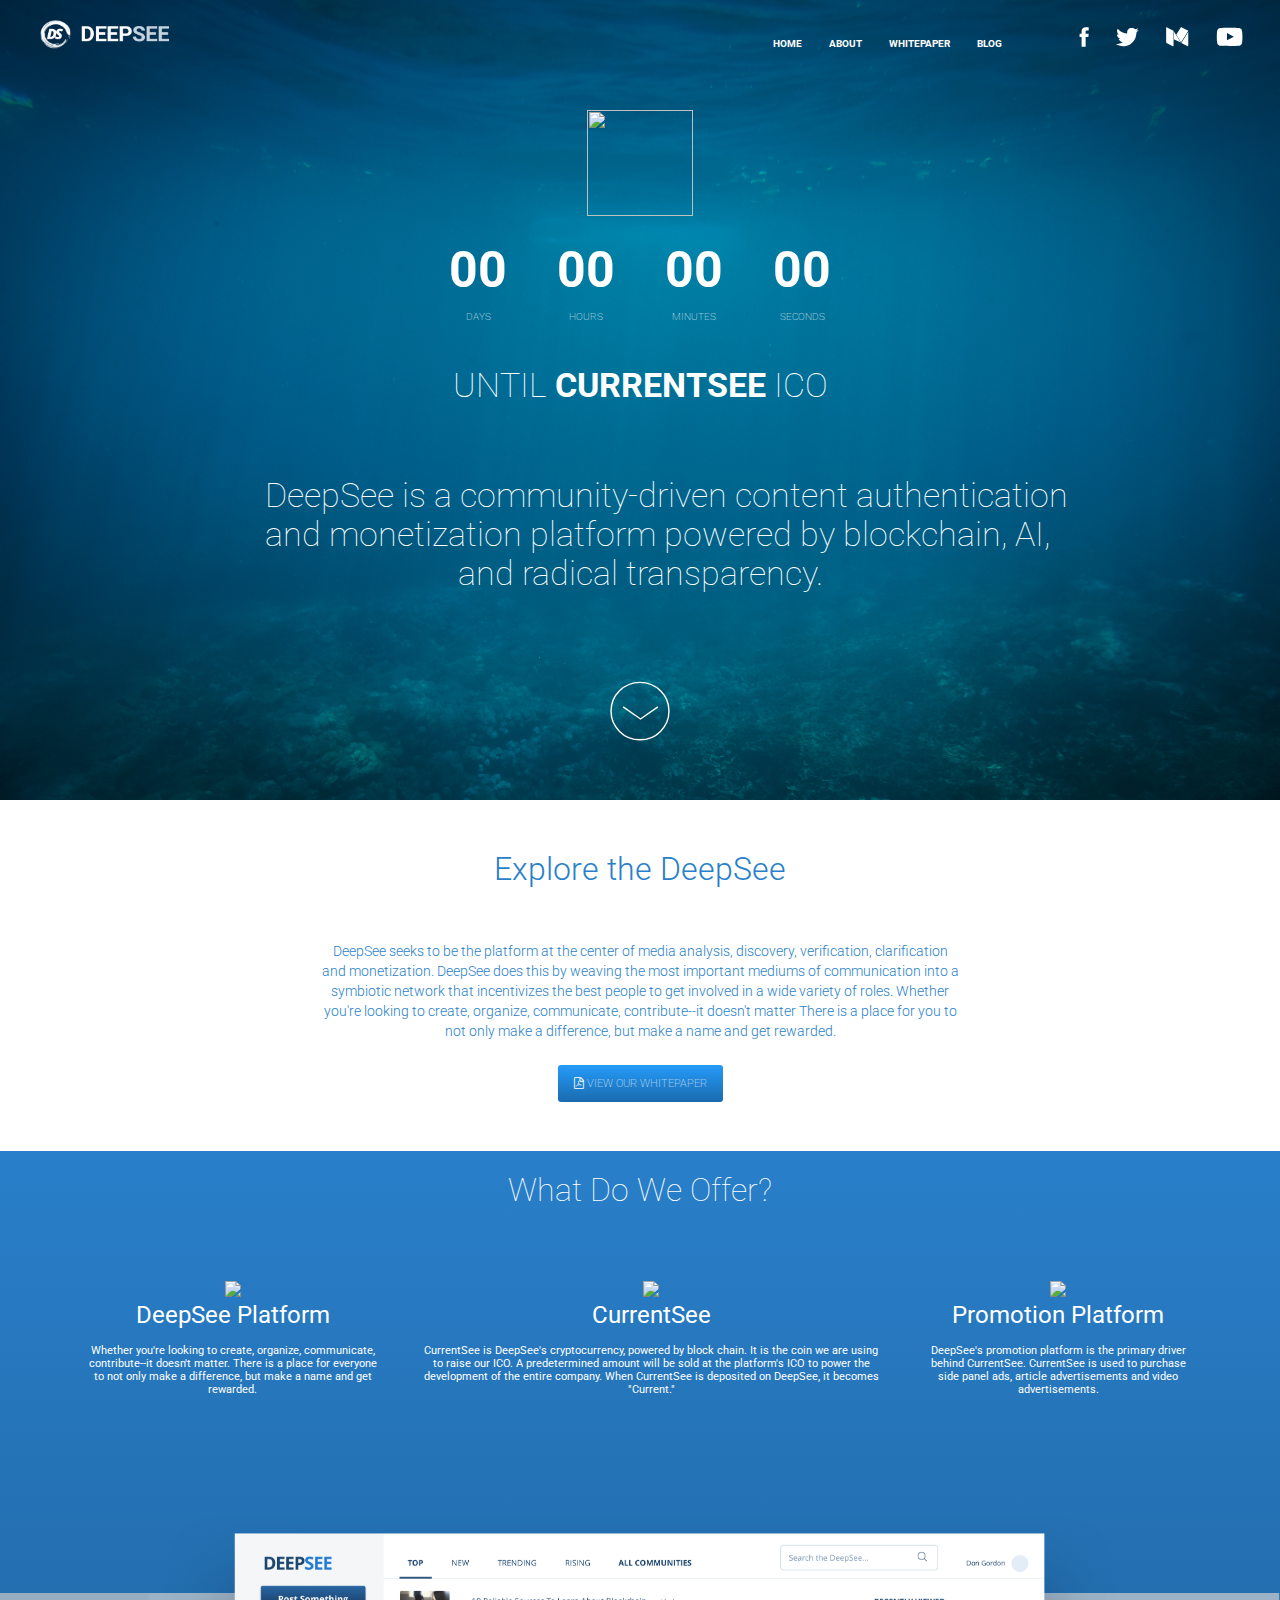
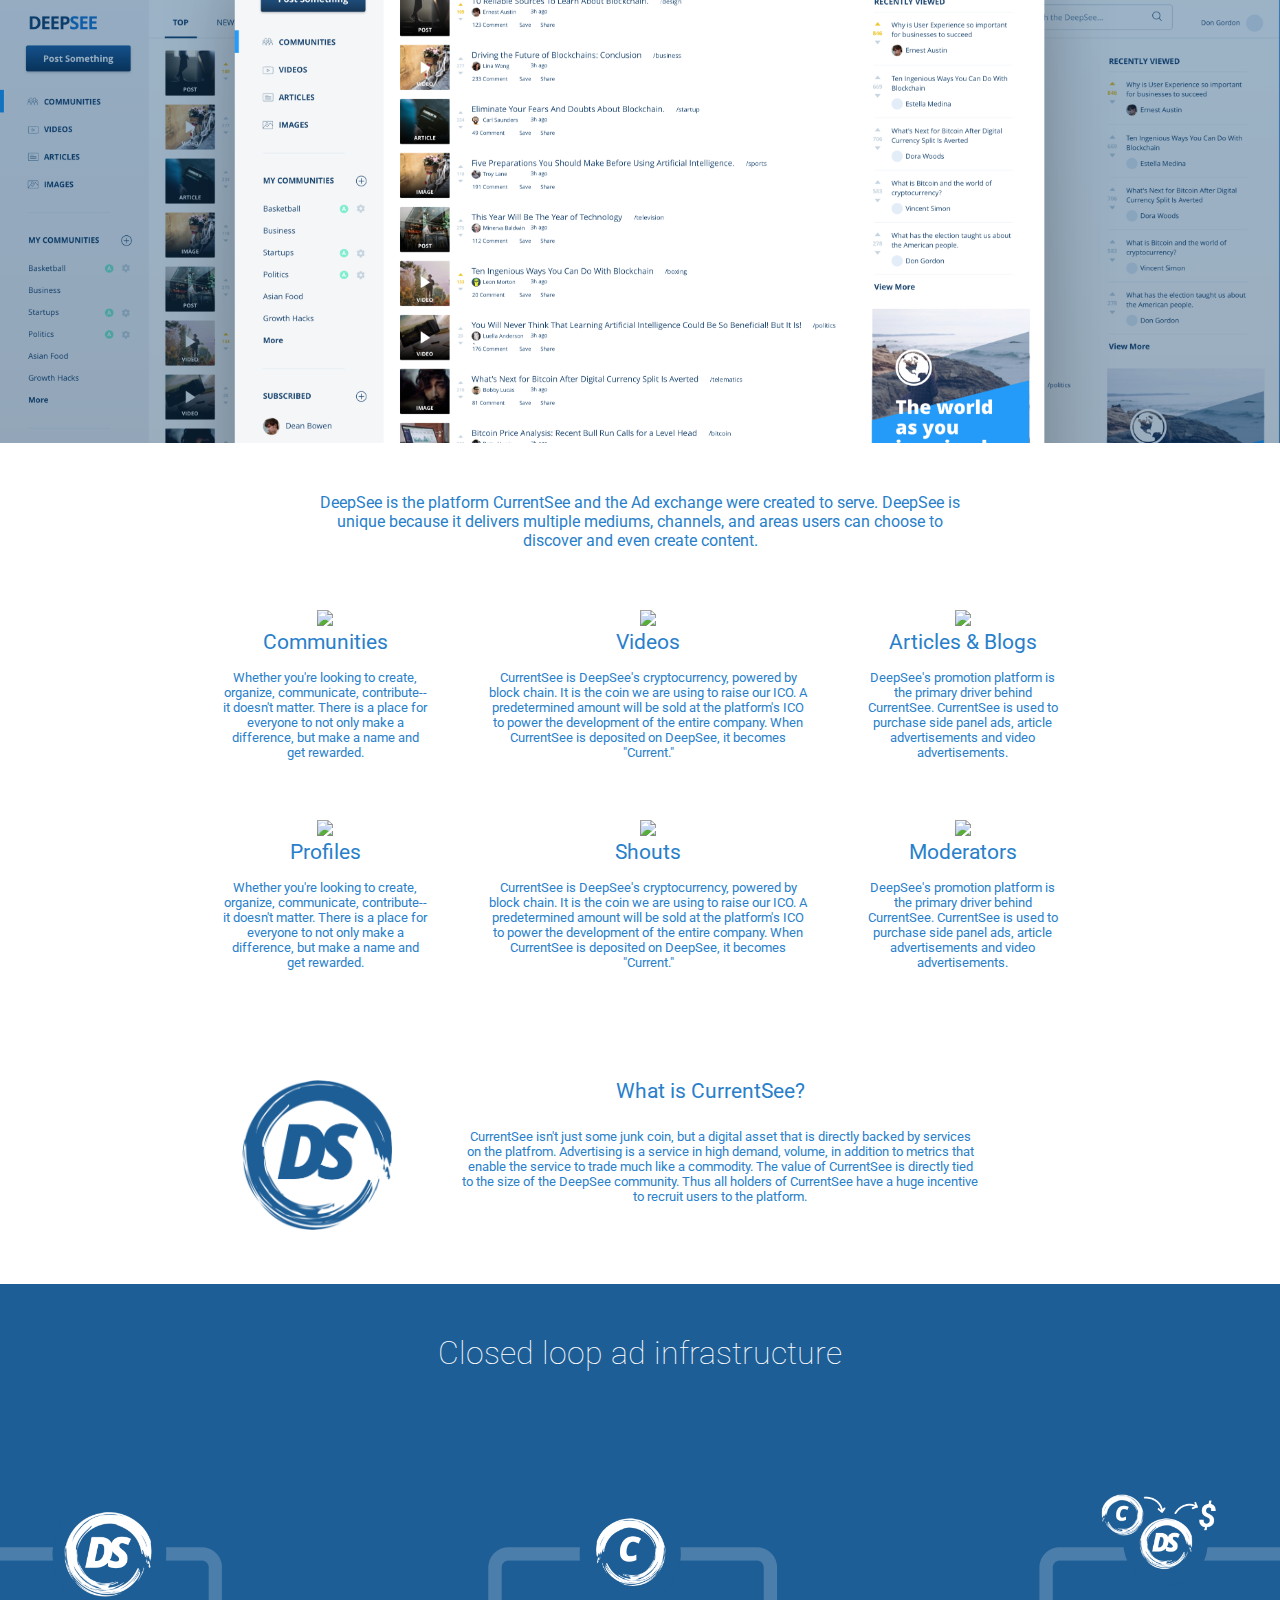
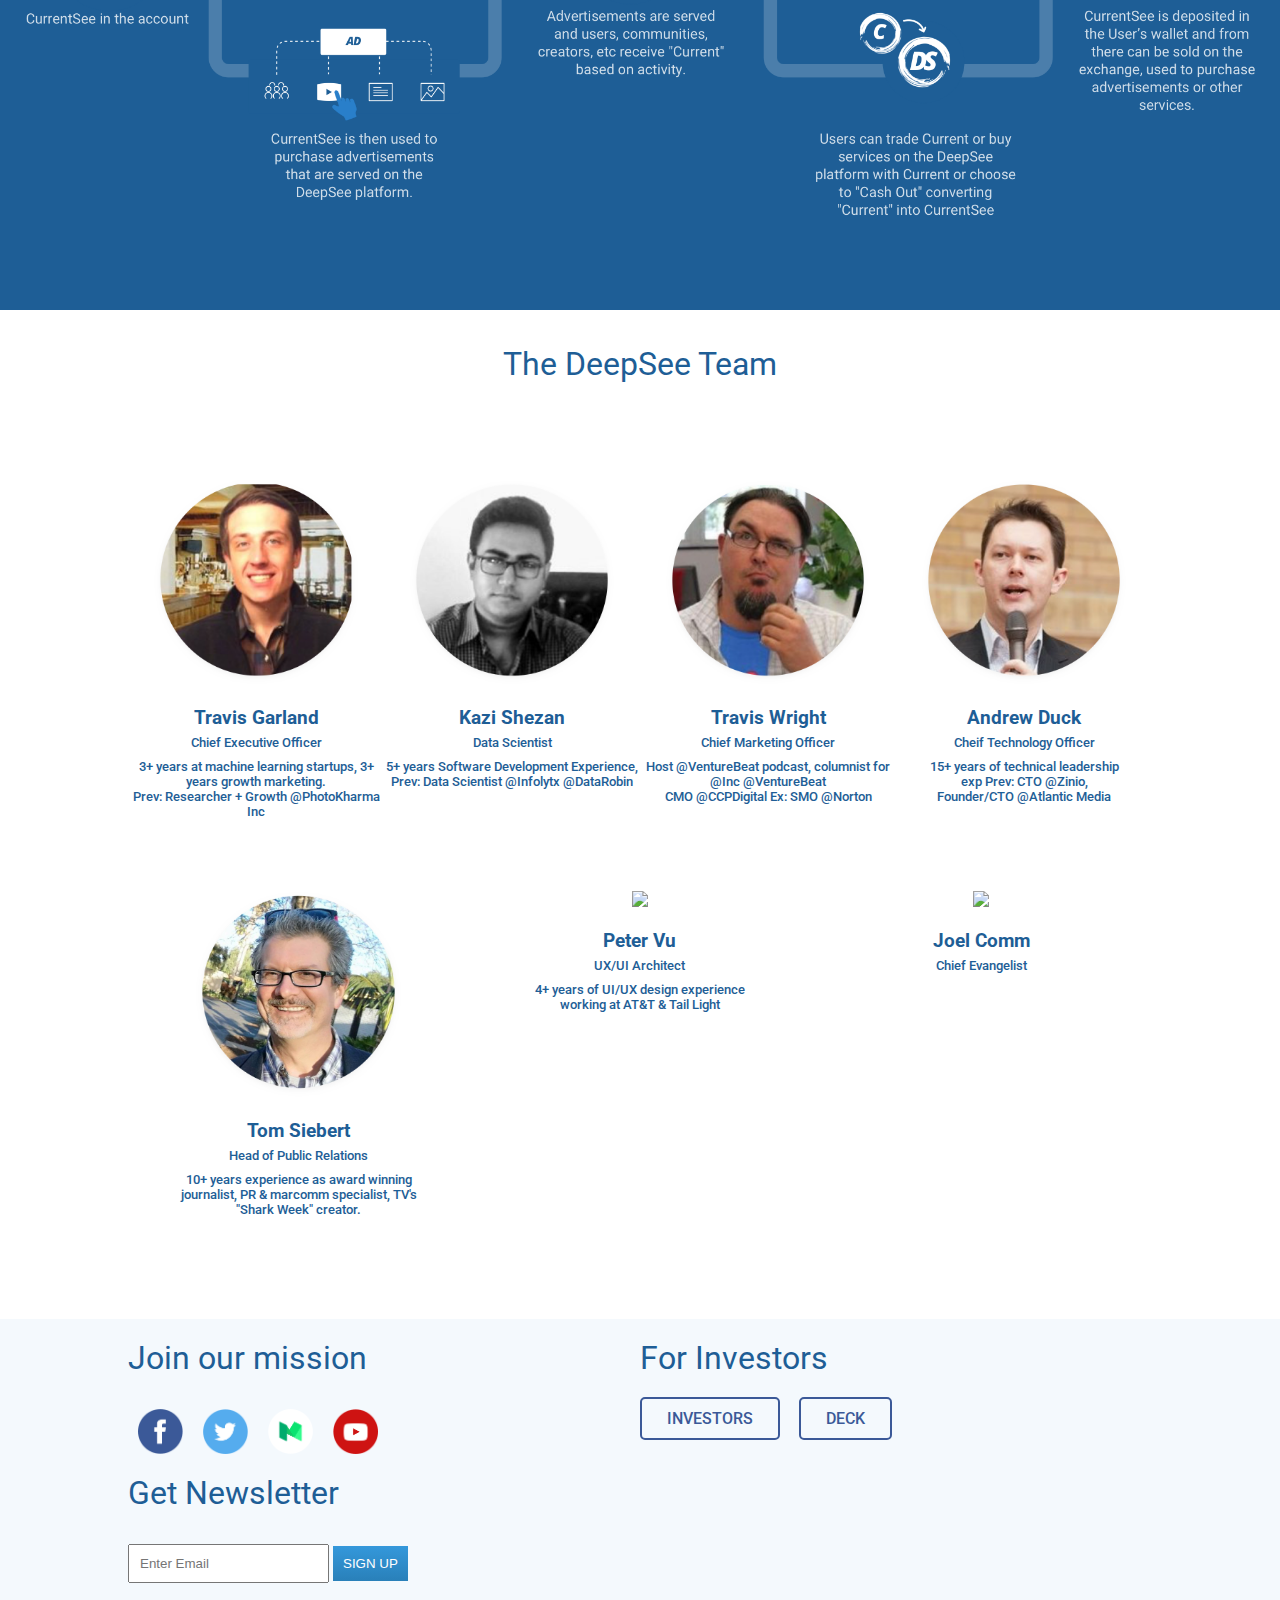
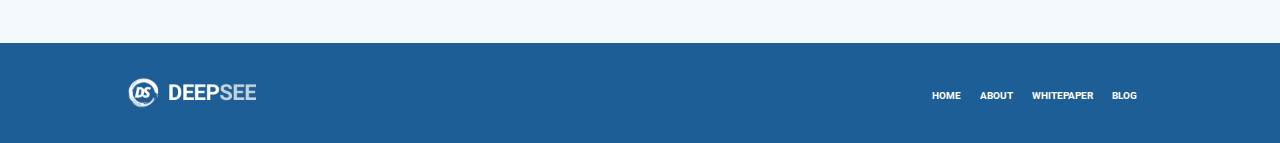
==== commit 186c4238: "style.css: 	- Built the elements that weren't made yet 	- Made them responsive index.html: 	- Added " ====
--- a/index.html
+++ b/index.html
@@ -8,7 +8,7 @@
     <link rel="apple-touch-icon" sizes="72x72" href="/apple-icon-72x72.png">
     <link rel="apple-touch-icon" sizes="76x76" href="/apple-icon-76x76.png">
     <link rel="apple-touch-icon" sizes="114x114" href="/apple-icon-114x114.png">
-    <link rel="apple-touch-icon" sizes="120x120" href="/apple-icon-120x120.png">
+    <link rel="apple-touch-icon" sizes="120x120" href="/apple-icon-120x120.png"> 
     <link rel="apple-touch-icon" sizes="144x144" href="/apple-icon-144x144.png">
     <link rel="apple-touch-icon" sizes="152x152" href="/apple-icon-152x152.png">
     <link rel="apple-touch-icon" sizes="180x180" href="/apple-icon-180x180.png">
@@ -168,11 +168,89 @@
         </div>
     </div>
     <!-- workflow -->
-    <div id="workflow"> </div>
+    <div id="workflow">
+        <div class="feature-big-title"> Closed loop ad infrastructure </div>
+        <img class="full-width-image" src="/assets/img/ds-infrastructure.png">
+    </div>
+    <!-- team -->
+    <div id="team">
+        <div class="feature-big-title">The DeepSee Team</div>
+        <div class="container">
+            <div class="person">
+                <img src="assets/img/travis-garland.png">
+                <h3>Travis Garland</h3>
+                <h5>Chief Executive Officer</h5>
+                <p>3+ years at machine learning startups, 3+ years growth marketing. <br>Prev: Researcher + Growth @PhotoKharma Inc</p>
+            </div>
+            <div class="person">
+                <img src="assets/img/kazi-shezan.png">
+                <h3>Kazi Shezan</h3>
+                <h5>Data Scientist</h5>
+                <p>5+ years Software Development Experience, Prev: Data Scientist @Infolytx @DataRobin</p>
+            </div>
+            <div class="person">
+                <img src="assets/img/travis-wright.png">
+                <h3>Travis Wright</h3>
+                <h5>Chief Marketing Officer</h5>
+                <p>Host @VentureBeat podcast, columnist for @Inc @VentureBeat<br> CMO @CCPDigital Ex: SMO @Norton</p>
+            </div>
+            <div class="person">
+                <img src="assets/img/andrew%20duck.png">
+                <h3>Andrew Duck</h3>
+                <h5>Cheif Technology Officer</h5>
+                <p>15+ years of technical leadership <br> exp Prev: CTO @Zinio,<br> Founder/CTO @Atlantic Media</p>
+            </div>
+            <div class="person">
+                <img src="assets/img/tom-siebert.png">
+                <h3>Tom Siebert</h3>
+                <h5>Head of Public Relations</h5>
+                <p>10+ years experience as award winning journalist, PR &amp; marcomm specialist, TV's "Shark Week" creator.</p>
+            </div>
+            <div class="person">
+                <img src="assets/img/peter-vu.png">
+                <h3>Peter Vu</h3>
+                <h5>UX/UI Architect</h5>
+                <p>4+ years of UI/UX design experience working at AT&amp;T &amp; Tail Light</p>
+            </div>
+            <div class="person">
+                <img src="assets/img/joel-comm.png">
+                <h3>Joel Comm</h3>
+                <h5>Chief Evangelist</h5>
+            </div>
+        </div>
+    </div>
     <!-- contact -->
-    <div id="contact"> </div>
+    <div id="contact"> 
+        <div class="social">
+            <div class="feature-big-title">Join our mission</div>
+            <a href=""><img src="assets/img/Facebook_Color.png"></a>
+            <a href=""><img src="assets/img/Twitter_Color.png"></a>
+            <a href=""><img src="assets/img/Medium_Color.png"></a>
+            <a href=""><img src="assets/img/Youtube%20Copy_Color.png"></a>
+        </div>
+        <div class="investors">
+            <div class="feature-big-title">For Investors</div>
+            <a class="hollow-button" href="">INVESTORS</a>
+            <a class="hollow-button" href="">DECK</a>
+        </div>
+        <div class="newsletter">
+            <div class="feature-big-title">Get Newsletter</div>
+            <form method="post">
+                <input class="email" type="email" placeholder="Enter Email"/>
+                <input class="button" type="submit" value="SIGN UP"/>
+            </form>
+        </div>
+    </div>
     <!-- footer  -->
-    <div id="footer"> </div>
+    <div id="footer">
+        <img src="assets/img/deepsee-logo.png" />
+        <ul>
+            <li><a id="home-link" class="nav-a" href="#hero-image-header">HOME</a></li>
+            <li><a id="about-link" class="nav-a" href="#explore-deepsee">ABOUT</a></li>
+            <li><a class="nav-a" href="assets/pdf/whitepaper.pdf" download>WHITEPAPER</a></li>
+            <li><a class="nav-a" href="https://medium.com/@deepseeio">BLOG</a></li>
+        </ul>
+    </div>
 </body>
 
 </html>--- a/css/styles.css
+++ b/css/styles.css
@@ -2,6 +2,7 @@
     font-family: 'Roboto', sans-serif;
     font-size: 16px;
     margin: 0;
+    overflow-x: hidden;
 }
 
 @media(max-width: 700px){
@@ -435,6 +436,7 @@
 
 #blue-logo-height {
     margin: 30px;
+    margin-top: 60px;
     box-sizing: border-box;
     height: 150px;
     width: 150px;
@@ -467,6 +469,7 @@
     #blue-logo-height {
         margin-top: 30px;
         margin: 0 auto;
+        margin-top: 60px;
         margin-left: -35px;
     }
     #bottom-feature {
@@ -487,15 +490,80 @@
 /*workflow*/
 
 #workflow {
+    position: relative;
     background-color: #1E5E96;
-    height: 690px;
-}
-
-
-/*members*/
-
-#members {
-    height: 1000px;
+    padding: 30px 0;
+}
+
+#workflow .full-width-image {
+    width: 100%;
+    margin: 60px 0;
+}
+
+#workflow .feature-big-title {
+    position: relative;
+    width: auto;
+    margin: auto;
+    color: white;
+    margin-bottom: 10px;
+    text-align: center;
+    padding-bottom: 40px;
+    padding-top: 20px;
+    height: 50px;
+    font-weight: 100;
+    font-size: 2em;
+}
+
+/*team*/
+
+#team {
+    background-color: white;
+    color: #1E5E96;
+}
+
+#team .feature-big-title {
+    position: relative;
+    font-weight: 400;
+    width: auto;
+    margin: 15px auto;
+    text-align: center;
+    padding-bottom: 40px;
+    padding-top: 20px;
+    height: 50px;
+    font-size: 2em;
+}
+
+#team .container {
+    width: 80%;
+    display: flex;
+    flex-wrap: wrap;
+    margin: auto;
+    margin-bottom: 60px;
+}
+
+#team .container .person {
+    width: 25%;
+    min-width: 150px;
+    flex-shrink: 0;
+    margin: 30px auto;
+    overflow: hidden;
+    text-align: center;
+}
+
+#team .container .person h5 {
+    font-weight: 500;
+    font-size: .8em;
+    margin-top: -1em;
+}
+
+#team .container .person p {
+    font-weight: 500;
+    font-size: .8em;
+    margin-top: -1em;
+}
+
+#team  .container .person img {
+    width: 80%;
 }
 
 
@@ -503,7 +571,134 @@
 
 #contact {
     background-color: #F4F9FD;
-    height: 400px;
+    color: #1E5E96;
+    display: flex;
+    flex-wrap: wrap;
+    padding: 0 10% 60px 10%;
+}
+
+#contact .feature-big-title {
+    position: relative;
+    font-weight: 400;
+    width: 100%;
+    margin: 0 auto;
+    text-align: left;
+    padding-bottom: 0px;
+    margin-bottom: 20px;
+    padding-top: 20px;
+    height: 50px;
+    font-size: 2em;
+}
+
+#contact > div {
+    width: 50%;
+    min-width: 300px;
+    flex-shrink: 0;
+}
+
+#contact .social {
+    display: flex;
+    flex-direction: row;
+    align-content: flex-start;
+    flex-wrap: wrap;
+    margin: 0;
+}
+
+#contact .social a {
+    width: 45px;
+    height: 45px;
+    display: flex;
+    flex-direction: row;
+    align-items: center;
+    justify-content: center;
+    box-sizing: border-box;
+    padding: 15px;
+    border-radius: 50%;
+    margin: 0 10px;
+}
+
+#contact .social a img {
+    width: 45px;
+}
+
+#contact .investors .hollow-button {
+    padding: 10px 25px;
+    border: solid 2px #3b5998;
+    color: #3b5998;
+    text-decoration: none;
+    font-weight: 500;
+    border-radius: 5px;
+    margin-right: 15px;
+    box-sizing: border-box;
+}
+
+@media (max-width: 800px) {
+    #contact .feature-big-title {
+        text-align: center;
+    }
+    #contact .social {
+        justify-content: center;
+    }
+    #contact > div {
+        margin: auto;
+        width: 100%;
+        text-align: center;
+        align-items: center;
+        margin-bottom: 30px;
+    }
+    #contact .investors .hollow-button {
+        margin: 15px;
+    }
+    #contact > div {
+        margin: auto;
+        width: 100%;
+        margin-bottom: 60px !important;
+    }
+}
+
+@media (max-width: 400px) {
+    #contact .investors {
+        flex-direction: column;
+        flex-wrap: nowrap;
+    }
+    #contact .investors .hollow-button {
+        width: 80px;
+    }
+    #contact {
+        padding: 30px 0 60px 0;
+    }
+}
+
+#contact .investors .hollow-button:hover {
+    border-color: cornflowerblue;
+    color: cornflowerblue;
+}
+
+#contact .newsletter .email {
+    padding: 10px;
+}
+
+#contact .newsletter .button {
+    padding: 10px;
+    background: #3498db;
+    background-image: -webkit-linear-gradient(top, #3498db, #2980b9);
+    background-image: -moz-linear-gradient(top, #3498db, #2980b9);
+    background-image: -ms-linear-gradient(top, #3498db, #2980b9);
+    background-image: -o-linear-gradient(top, #3498db, #2980b9);
+    background-image: linear-gradient(to bottom, #3498db, #2980b9);
+    outline: none;
+    border: none;
+    color: white;
+}
+
+#contact .newsletter .button:hover {
+  background: #3cb0fd;
+  background-image: -webkit-linear-gradient(top, #3cb0fd, #3498db);
+  background-image: -moz-linear-gradient(top, #3cb0fd, #3498db);
+  background-image: -ms-linear-gradient(top, #3cb0fd, #3498db);
+  background-image: -o-linear-gradient(top, #3cb0fd, #3498db);
+  background-image: linear-gradient(to bottom, #3cb0fd, #3498db);
+  text-decoration: none;
 }
 
 
@@ -512,4 +707,12 @@
 #footer {
     background-color: #1E5E96;
     height: 100px;
+    display: flex;
+    align-items: center;
+    justify-content: space-between;
+    padding: 0 10%;
+}
+
+#footer img {
+    height: 30px;
 }